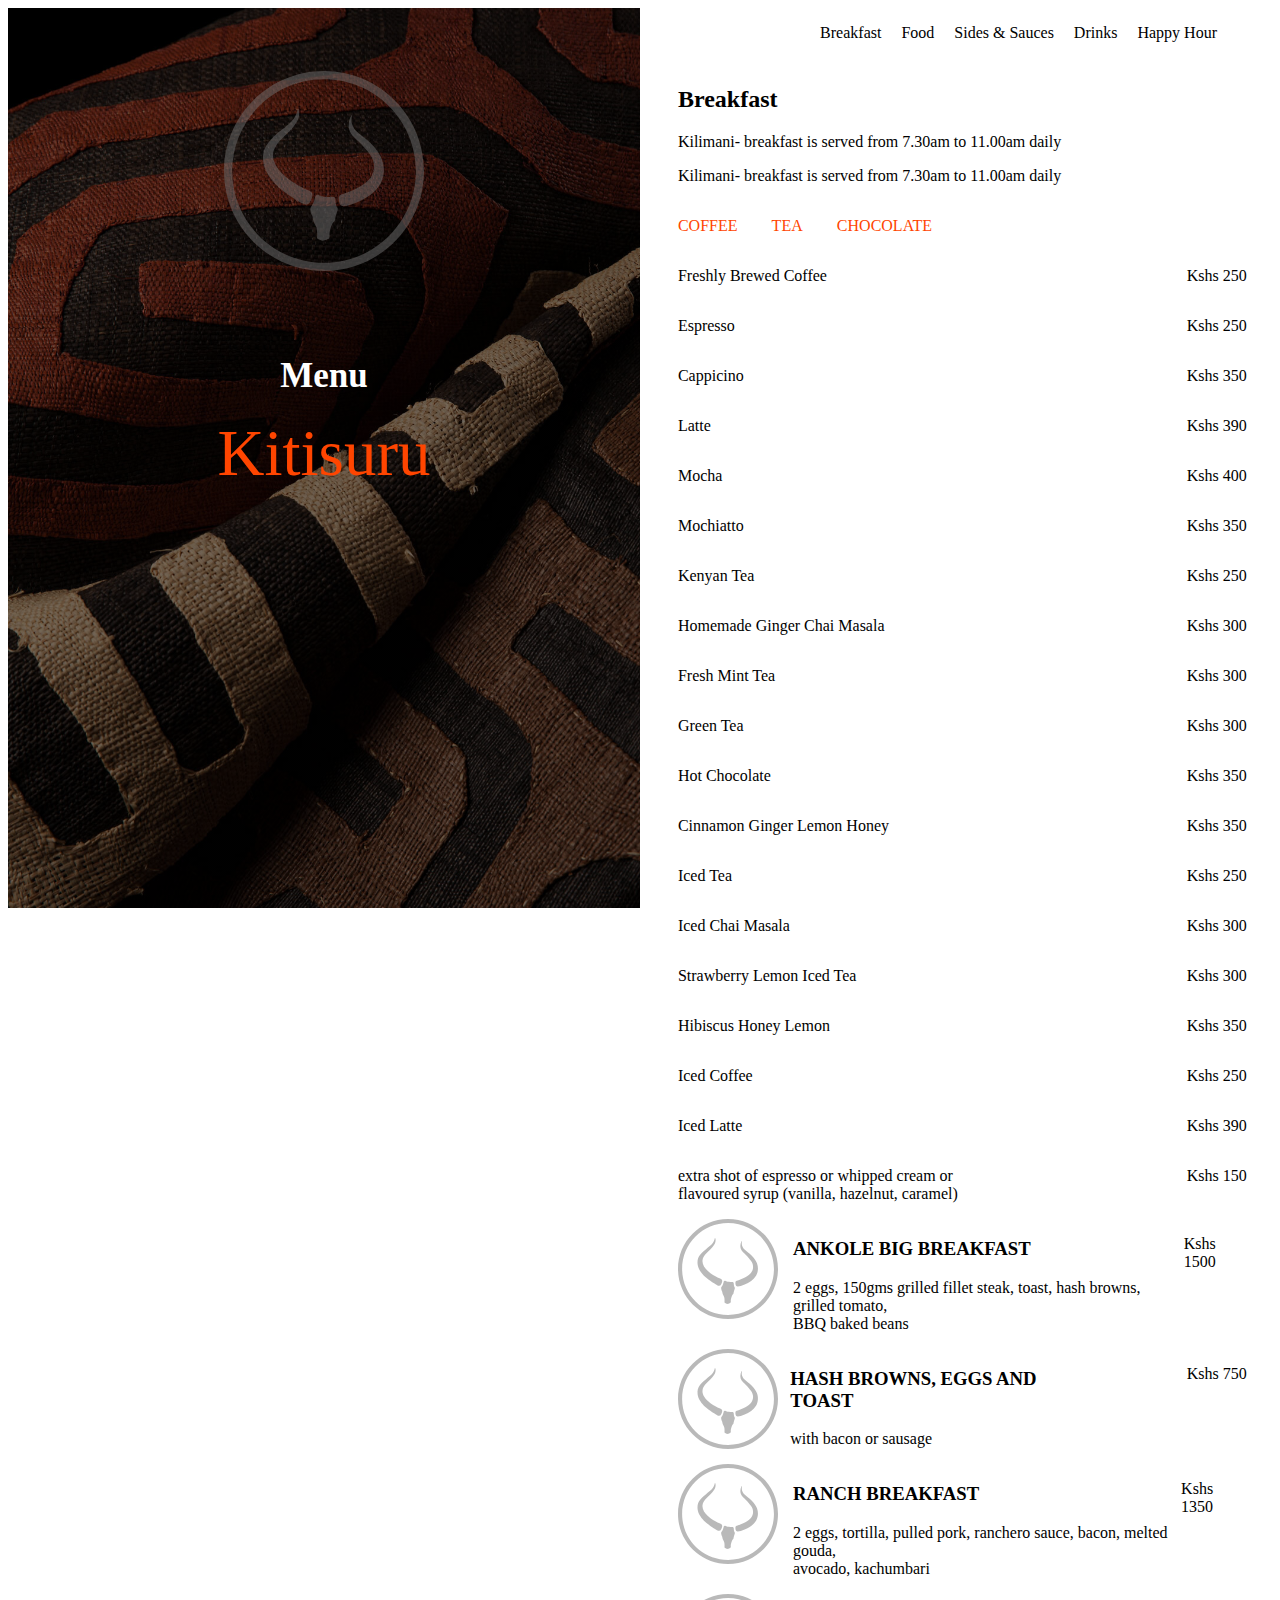
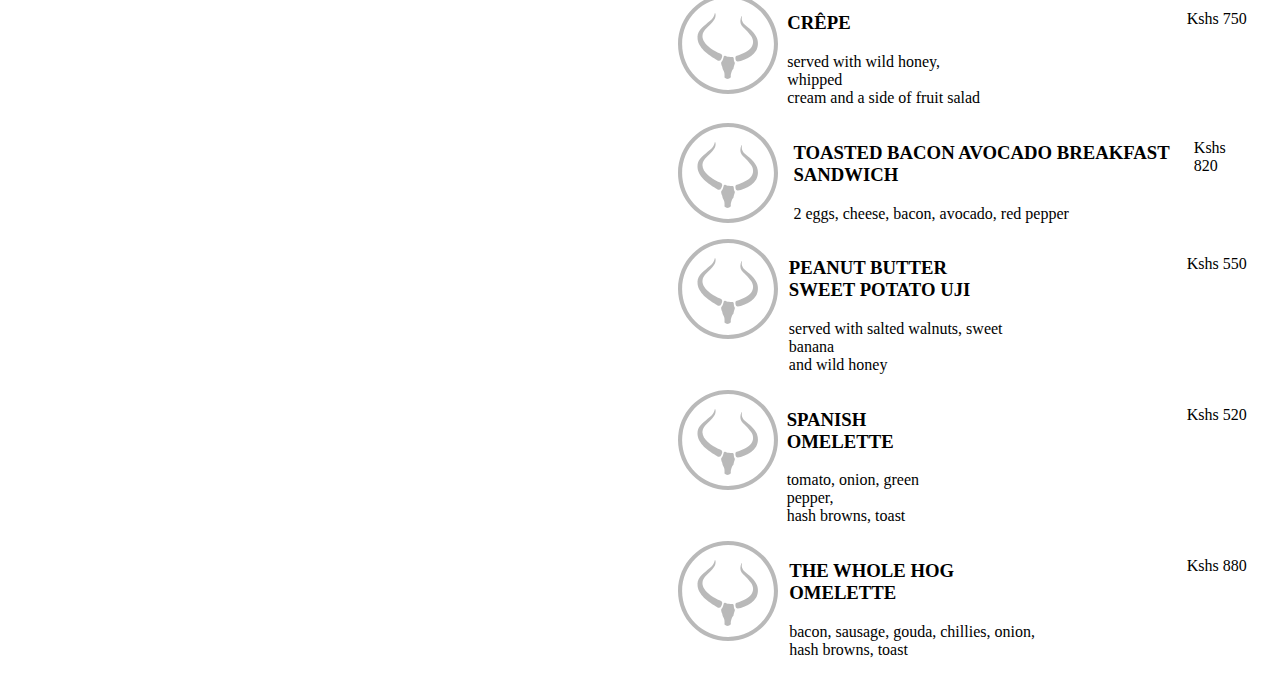
==== menu.html @ 25c4aa81 "creating homepage and menu" ====
<!DOCTYPE html>
<html lang="en">

<head>
    <meta charset="UTF-8">
    <meta name="viewport" content="width=device-width, initial-scale=1.0">
    <title>Menu</title>
    <link rel="stylesheet" href="menu.css">
    <link rel="stylesheet" href="https://cdnjs.cloudflare.com/ajax/libs/font-awesome/6.7.2/css/all.min.css">
</head>

<body>
    <div class="menu-details">
        <div class="menu-outline">
            <img src="Icons/logo ankole.svg" id="home-icon">

            <div class="titles">
                <h4>Menu</h4>
                <p>Kitisuru</p>
            </div>


        </div>
        <div class="menu-writtings">
            <div class="main-options">
                <p>Breakfast</p>
                <p>Food</hp>
                <p>Sides & Sauces</p>
                <p>Drinks</p>
                <p>Happy Hour</p>
            </div>
            <div class="breakfast">
                <h2>Breakfast</h2>
                <p>Kilimani- breakfast is served from 7.30am to 11.00am daily</p>
                <p>Kilimani- breakfast is served from 7.30am to 11.00am daily</p>
            </div>
            <div class="three-options">
                <p>COFFEE </p>
                <p>TEA </p>
                <p>CHOCOLATE</p>
            </div>


            <div class="details">
                <div class="prices">
                    <p>Freshly Brewed Coffee</p>
                    <p> Kshs 250</p>
                </div>
                <div class="prices">
                    <p>Espresso</p>
                    <p>Kshs 250</p>
                </div>
                <div class="prices">
                    <p>Cappicino</p>
                    <p>Kshs 350</p>
                </div>
                <div class="prices">
                    <p>Latte</p>
                    <p>Kshs 390</p>
                </div>
                <div class="prices">
                    <p>Mocha</p>
                    <p>Kshs 400</p>
                </div>
                <div class="prices">
                    <p>Mochiatto</p>
                    <p>Kshs 350</p>
                </div>
                <div class="prices">
                    <p>Kenyan Tea</p>
                    <p>Kshs 250</p>
                </div>
                <div class="prices">
                    <p>Homemade Ginger Chai Masala</p>
                    <p>Kshs 300</p>
                </div>
                <div class="prices">
                    <p>Fresh Mint Tea</p>
                    <p>Kshs 300</p>
                </div>
                <div class="prices">
                    <p> Green Tea</p>
                    <p>Kshs 300</p>
                </div>
                <div class="prices">
                    <p>Hot Chocolate </p>
                    <p>Kshs 350</p>
                </div>
                <div class="prices">
                    <p>Cinnamon Ginger Lemon Honey</p>
                    <p>Kshs 350</p>
                </div>
                <div class="prices">
                    <p>Iced Tea</p>
                    <p>Kshs 250</p>
                </div>
                <div class="prices">
                    <p>Iced Chai Masala</p>
                    <p>Kshs 300</p>
                </div>
                <div class="prices">
                    <p>Strawberry Lemon Iced Tea</p>
                    <p>Kshs 300</p>
                </div>
                <div class="prices">
                    <p> Hibiscus Honey Lemon</p>
                    <p>Kshs 350</p>
                </div>
                <div class="prices">
                    <p> Iced Coffee</p>
                    <p>Kshs 250</p>
                </div>
                <div class="prices">
                    <p> Iced Latte</p>
                    <p>Kshs 390</p>
                </div>
                <div class="prices">
                    <p>extra shot of espresso or
                        whipped cream or <br> flavoured syrup (vanilla, hazelnut, caramel) </p>
                    <p>Kshs 150</p>
                </div>
            </div>

            <div class="other-breakfast">
                <div class="other-details">
                    <img src="Icons/logo ankole.svg">
                    <div class="ankole-text">
                        <h3>ANKOLE BIG BREAKFAST </h3>
                        <p>2 eggs, 150gms grilled fillet steak, toast, hash browns, grilled tomato, <br> BBQ baked beans
                        </p>

                    </div>
                </div>
                <p>Kshs 1500</p>
            </div>

            <div class="other-breakfast">
                <div class="other-details">
                    <img src="Icons/logo ankole.svg">
                    <div class="ankole-text">
                        <h3>HASH BROWNS, EGGS AND TOAST</h3>
                        <p>with bacon or sausage
                        </p>

                    </div>
                </div>
                <p>Kshs 750</p>
            </div>

            <div class="other-breakfast">
                <div class="other-details">
                    <img src="Icons/logo ankole.svg">
                    <div class="ankole-text">
                        <h3>RANCH BREAKFAST </h3>
                        <p>2 eggs, tortilla, pulled pork, ranchero sauce, bacon, melted gouda,<br> avocado, kachumbari
                        </p>

                    </div>
                </div>
                <p>Kshs 1350</p>
            </div>

            <div class="other-breakfast">
                <div class="other-details">
                    <img src="Icons/logo ankole.svg">
                    <div class="ankole-text">
                        <h3>CRÊPE </h3>
                        <p>served with wild honey, whipped <br> cream and a side of fruit salad</p>

                    </div>
                </div>
                <p>Kshs 750</p>
            </div>

            <div class="other-breakfast">
                <div class="other-details">
                    <img src="Icons/logo ankole.svg">
                    <div class="ankole-text">
                        <h3>TOASTED BACON AVOCADO BREAKFAST SANDWICH </h3>
                        <p>2 eggs, cheese, bacon, avocado, red pepper</p>

                    </div>
                </div>
                <p>Kshs 820</p>
            </div>

            <div class="other-breakfast">
                <div class="other-details">
                    <img src="Icons/logo ankole.svg">
                    <div class="ankole-text">
                        <h3>PEANUT BUTTER<br>SWEET POTATO UJI </h3>
                        <p>served with salted walnuts, sweet banana<br>and wild honey</p>

                    </div>
                </div>
                <p>Kshs 550</p>
            </div>

            <div class="other-breakfast">
                <div class="other-details">
                    <img src="Icons/logo ankole.svg">
                    <div class="ankole-text">
                        <h3> SPANISH OMELETTE </h3>
                        <p>tomato, onion, green pepper,<br>
                            hash browns, toast</p>

                    </div>
                </div>
                <p>Kshs 520</p>
            </div>

            <div class="other-breakfast">
                <div class="other-details">
                    <img src="Icons/logo ankole.svg">
                    <div class="ankole-text">
                        <h3>THE WHOLE HOG OMELETTE </h3>
                        <p>bacon, sausage, gouda, chillies, onion,<br>hash browns, toast </p>

                    </div>
                </div>
                <p>Kshs 880</p>
            </div>



        </div>
    </div>
    




</body>

</html>
---- menu.css ----
.menu-details {
    display: flex;
    gap: 3%;
    overflow-y: hidden;
    
}

.menu-outline {
    img {
        margin-top: 10%;
        height: 200px ;
    }
    background-image: linear-gradient(rgba(0, 0, 0, 0.5), rgba(0, 0, 0, 0.5)), url(Images/menu\ outline.jpg);
    height: 100vh;
    width: 50%;
    color: white;
    background-size: cover;
    text-align: center;

    
}
.menu-writtings{
    width: 45%;
}

.titles {
    margin-top: 15%;
    
    h4{
        font-size: 35px;
    }
    p{
        font-size: 65px;
        color: orangered;
    }
    line-height: 12px;
   
}
.main-options {
    margin-bottom: 5%;
    display: flex;
    align-items: center;
    gap:20px;
    margin-left: 25%;
}
.breakfast{
    display: inline;
    margin-bottom: 50%;
}

.three-options{
    display: flex;
    color: orangered;
    gap: 6%;
}
.prices{
    display: flex;
    justify-content: space-between;
    /* margin-left: 20%; */
}


.other-breakfast{
display:flex;
justify-content: space-between;
width: 100%;

}

.other-details{
    display: flex;
    gap: 3%;
    img{
        height: 100px;
    }

}
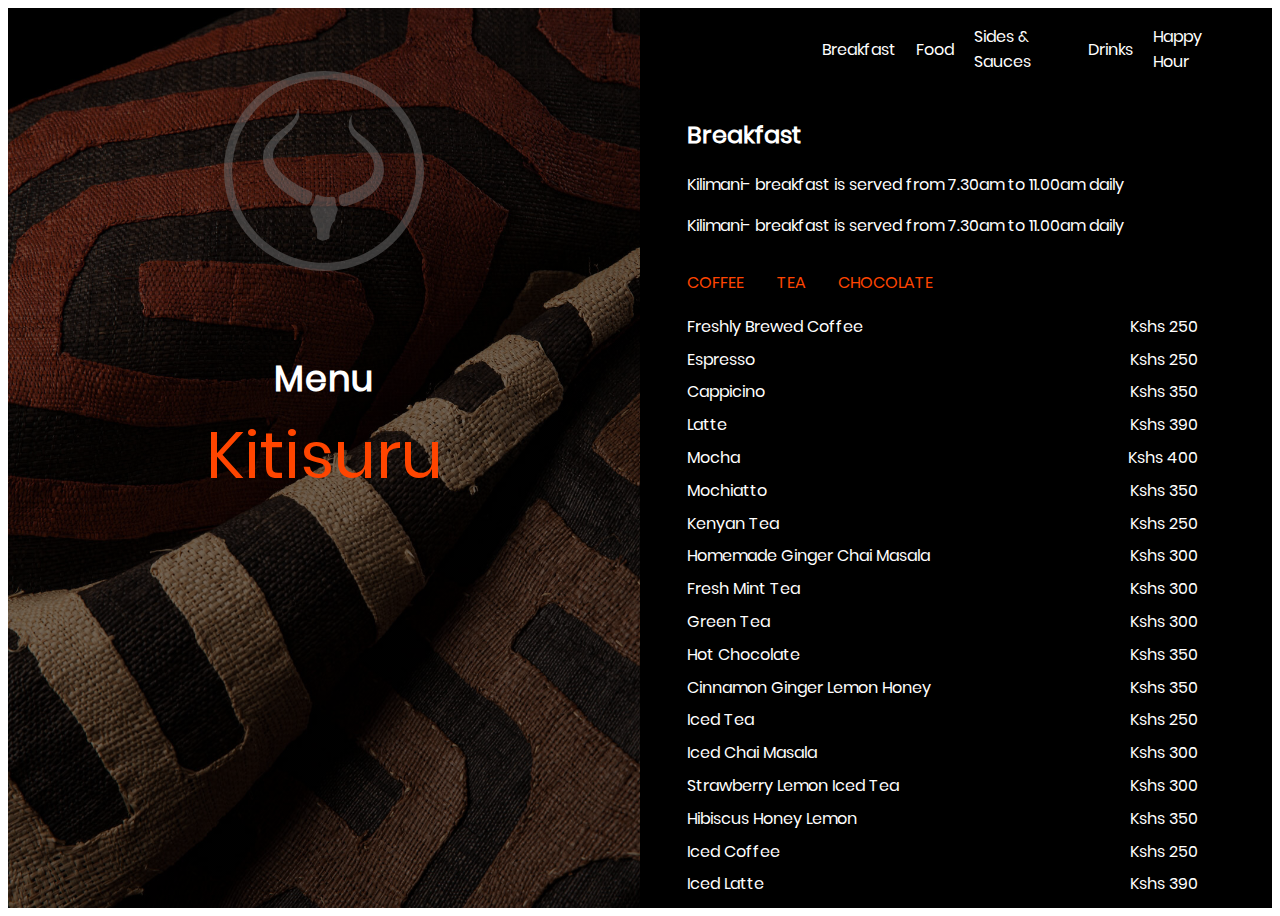
==== commit 16450893: "created events" ====
--- a/menu.html
+++ b/menu.html
@@ -18,214 +18,344 @@
                 <h4>Menu</h4>
                 <p>Kitisuru</p>
             </div>
-
-
         </div>
         <div class="menu-writtings">
-            <div class="main-options">
-                <p>Breakfast</p>
-                <p>Food</hp>
-                <p>Sides & Sauces</p>
-                <p>Drinks</p>
-                <p>Happy Hour</p>
-            </div>
-            <div class="breakfast">
-                <h2>Breakfast</h2>
-                <p>Kilimani- breakfast is served from 7.30am to 11.00am daily</p>
-                <p>Kilimani- breakfast is served from 7.30am to 11.00am daily</p>
-            </div>
-            <div class="three-options">
-                <p>COFFEE </p>
-                <p>TEA </p>
-                <p>CHOCOLATE</p>
-            </div>
-
-
-            <div class="details">
-                <div class="prices">
-                    <p>Freshly Brewed Coffee</p>
-                    <p> Kshs 250</p>
+            <div class="food-list">
+                <div class="main-options">
+                    <p>Breakfast</p>
+                    <p>Food</hp>
+                    <p>Sides & Sauces</p>
+                    <p>Drinks</p>
+                    <p>Happy Hour</p>
                 </div>
-                <div class="prices">
-                    <p>Espresso</p>
-                    <p>Kshs 250</p>
+                <div class="breakfast">
+                    <h2>Breakfast</h2>
+                    <p>Kilimani- breakfast is served from 7.30am to 11.00am daily</p>
+                    <p>Kilimani- breakfast is served from 7.30am to 11.00am daily</p>
                 </div>
-                <div class="prices">
-                    <p>Cappicino</p>
-                    <p>Kshs 350</p>
+                <div class="three-options">
+                    <p>COFFEE </p>
+                    <p>TEA </p>
+                    <p>CHOCOLATE</p>
                 </div>
-                <div class="prices">
-                    <p>Latte</p>
-                    <p>Kshs 390</p>
-                </div>
-                <div class="prices">
-                    <p>Mocha</p>
-                    <p>Kshs 400</p>
-                </div>
-                <div class="prices">
-                    <p>Mochiatto</p>
-                    <p>Kshs 350</p>
-                </div>
-                <div class="prices">
-                    <p>Kenyan Tea</p>
-                    <p>Kshs 250</p>
-                </div>
-                <div class="prices">
-                    <p>Homemade Ginger Chai Masala</p>
-                    <p>Kshs 300</p>
-                </div>
-                <div class="prices">
-                    <p>Fresh Mint Tea</p>
-                    <p>Kshs 300</p>
-                </div>
-                <div class="prices">
-                    <p> Green Tea</p>
-                    <p>Kshs 300</p>
-                </div>
-                <div class="prices">
-                    <p>Hot Chocolate </p>
-                    <p>Kshs 350</p>
-                </div>
-                <div class="prices">
-                    <p>Cinnamon Ginger Lemon Honey</p>
-                    <p>Kshs 350</p>
-                </div>
-                <div class="prices">
-                    <p>Iced Tea</p>
-                    <p>Kshs 250</p>
-                </div>
-                <div class="prices">
-                    <p>Iced Chai Masala</p>
-                    <p>Kshs 300</p>
-                </div>
-                <div class="prices">
-                    <p>Strawberry Lemon Iced Tea</p>
-                    <p>Kshs 300</p>
-                </div>
-                <div class="prices">
-                    <p> Hibiscus Honey Lemon</p>
-                    <p>Kshs 350</p>
-                </div>
-                <div class="prices">
-                    <p> Iced Coffee</p>
-                    <p>Kshs 250</p>
-                </div>
-                <div class="prices">
-                    <p> Iced Latte</p>
-                    <p>Kshs 390</p>
-                </div>
-                <div class="prices">
-                    <p>extra shot of espresso or
-                        whipped cream or <br> flavoured syrup (vanilla, hazelnut, caramel) </p>
-                    <p>Kshs 150</p>
+
+
+                <div class="details">
+                    <div class="prices">
+                        <p>Freshly Brewed Coffee</p>
+                        <p> Kshs 250</p>
+                    </div>
+                    <div class="prices">
+                        <p>Espresso</p>
+                        <p>Kshs 250</p>
+                    </div>
+                    <div class="prices">
+                        <p>Cappicino</p>
+                        <p>Kshs 350</p>
+                    </div>
+                    <div class="prices">
+                        <p>Latte</p>
+                        <p>Kshs 390</p>
+                    </div>
+                    <div class="prices">
+                        <p>Mocha</p>
+                        <p>Kshs 400</p>
+                    </div>
+                    <div class="prices">
+                        <p>Mochiatto</p>
+                        <p>Kshs 350</p>
+                    </div>
+                    <div class="prices">
+                        <p>Kenyan Tea</p>
+                        <p>Kshs 250</p>
+                    </div>
+                    <div class="prices">
+                        <p>Homemade Ginger Chai Masala</p>
+                        <p>Kshs 300</p>
+                    </div>
+                    <div class="prices">
+                        <p>Fresh Mint Tea</p>
+                        <p>Kshs 300</p>
+                    </div>
+                    <div class="prices">
+                        <p> Green Tea</p>
+                        <p>Kshs 300</p>
+                    </div>
+                    <div class="prices">
+                        <p>Hot Chocolate </p>
+                        <p>Kshs 350</p>
+                    </div>
+                    <div class="prices">
+                        <p>Cinnamon Ginger Lemon Honey</p>
+                        <p>Kshs 350</p>
+                    </div>
+                    <div class="prices">
+                        <p>Iced Tea</p>
+                        <p>Kshs 250</p>
+                    </div>
+                    <div class="prices">
+                        <p>Iced Chai Masala</p>
+                        <p>Kshs 300</p>
+                    </div>
+                    <div class="prices">
+                        <p>Strawberry Lemon Iced Tea</p>
+                        <p>Kshs 300</p>
+                    </div>
+                    <div class="prices">
+                        <p> Hibiscus Honey Lemon</p>
+                        <p>Kshs 350</p>
+                    </div>
+                    <div class="prices">
+                        <p> Iced Coffee</p>
+                        <p>Kshs 250</p>
+                    </div>
+                    <div class="prices">
+                        <p> Iced Latte</p>
+                        <p>Kshs 390</p>
+                    </div>
+                    <div class="prices">
+                        <p id="extra">extra shot of espresso or
+                            whipped cream or <br> flavoured syrup (vanilla, hazelnut, caramel) </p>
+                        <p>Kshs 150</p>
+                    </div>
+
+
+                    <div class="other-breakfast">
+                        <div class="other-details">
+                            <img src="Icons/logo ankole.svg">
+                            <div class="ankole-text">
+                                <h3>ANKOLE BIG BREAKFAST </h3>
+                                <p>2 eggs, 150gms grilled fillet steak, toast, hash browns, grilled tomato, <br> BBQ
+                                    bake beans </p>
+
+
+                            </div>
+                        </div>
+                        <p>Kshs 1500</p>
+                    </div>
+
+                    <div class="other-breakfast">
+                        <div class="other-details">
+                            <img src="Icons/logo ankole.svg">
+                            <div class="ankole-text">
+                                <h3>HASH BROWNS, EGGS AND TOAST</h3>
+                                <p>with bacon or sausage
+                                </p>
+
+                            </div>
+                        </div>
+                        <p>Kshs 750</p>
+                    </div>
+
+                    <div class="other-breakfast">
+                        <div class="other-details">
+                            <img src="Icons/logo ankole.svg">
+                            <div class="ankole-text">
+                                <h3>RANCH BREAKFAST </h3>
+                                <p>2 eggs, tortilla, pulled pork, ranchero sauce, bacon, melted gouda,<br> avocado,
+                                    kachumbari
+                                </p>
+
+                            </div>
+                        </div>
+                        <p>Kshs 1350</p>
+                    </div>
+
+                    <div class="other-breakfast">
+                        <div class="other-details">
+                            <img src="Icons/logo ankole.svg">
+                            <div class="ankole-text">
+                                <h3>CRÊPE </h3>
+                                <p>served with wild honey, whipped <br> cream and a side of fruit salad</p>
+
+                            </div>
+                        </div>
+                        <p>Kshs 750</p>
+                    </div>
+
+                    <div class="other-breakfast">
+                        <div class="other-details">
+                            <img src="Icons/logo ankole.svg">
+                            <div class="ankole-text">
+                                <h3>TOASTED BACON AVOCADO BREAKFAST SANDWICH </h3>
+                                <p>2 eggs, cheese, bacon, avocado, red pepper</p>
+
+                            </div>
+                        </div>
+                        <p>Kshs 820</p>
+                    </div>
+
+                    <div class="other-breakfast">
+                        <div class="other-details">
+                            <img src="Icons/logo ankole.svg">
+                            <div class="ankole-text">
+                                <h3>PEANUT BUTTER<br>SWEET POTATO UJI </h3>
+                                <p>served with salted walnuts, sweet banana<br>and wild honey</p>
+
+                            </div>
+                        </div>
+                        <p>Kshs 550</p>
+                    </div>
+
+                    <div class="other-breakfast">
+                        <div class="other-details">
+                            <img src="Icons/logo ankole.svg">
+                            <div class="ankole-text">
+                                <h3> SPANISH OMELETTE </h3>
+                                <p>tomato, onion, green pepper,<br>
+                                    hash browns, toast</p>
+
+                            </div>
+                        </div>
+                        <p>Kshs 520</p>
+                    </div>
+
+                    <div class="other-breakfast">
+                        <div class="other-details">
+                            <img src="Icons/logo ankole.svg">
+                            <div class="ankole-text">
+                                <h3>THE WHOLE HOG OMELETTE </h3>
+                                <p>bacon, sausage, gouda, chillies, onion,<br>hash browns, toast </p>
+
+                            </div>
+                        </div>
+                        <p>Kshs 880</p>
+                    </div>
+
+
+
+
+
+                    <h2>Food</h2>
+                    <p id="salads">SALADS</p>
+                    <div class="Foods">
+
+                        <div class="other-breakfast">
+                            <div class="other-details">
+                                <img src="Icons/logo ankole.svg">
+                                <div class="ankole-text">
+                                    <h3>
+                                        THAI BEEF SALAD</h3>
+                                    <p>grilled beef strips, cucumber, cherry tomato, scallions mint,<br>
+                                        dhania, crushed peanuts
+                                    </p>
+
+                                </div>
+                            </div>
+                            <p>Kshs 2200</p>
+                        </div>
+
+                         <div class="other-breakfast">
+                            <div class="other-details">
+                                <img src="Icons/logo ankole.svg">
+                                <div class="ankole-text">
+                                    <h3>KEEN-WA SALAD</h3>
+                                    <p>quinoa, feta, red pepper, Kalamata olives, red onions, cucumber, basil,<br> mint,
+                                        chick peas, parsley
+                                    </p>
+
+                                </div>
+                            </div>
+                            <p>Kshs 1500</p>
+                        </div>
+
+                        <div class="other-breakfast">
+                            <div class="other-details">
+                                <img src="Icons/logo ankole.svg">
+                                <div class="ankole-text">
+                                    <h3>
+                                        CHICKEN BACON CAESAR SALAD</h3>
+                                    <p>chicken, bacon, parmesan, romaine, croutons, garlic<br>
+                                        caesar dressing
+                                    </p>
+
+                                </div>
+                            </div>
+                            <p>Kshs 2200</p>
+                        </div>
+
+                        <div class="other-breakfast">
+                            <div class="other-details">
+                                <img src="Icons/logo ankole.svg">
+                                <div class="ankole-text">
+                                    <h3>GREEK SALAD</h3>
+                                    <p>vine tomatoes, cucumber, red onion, Kalamata olives, feta cheese, olive <br>oil,
+                                        lemon</p>
+
+                                </div>
+                            </div>
+                            <p>Kshs 1500</p>
+                        </div>
+
+                        <div class="other-breakfast">
+                            <div class="other-details">
+                                <img src="Icons/logo ankole.svg">
+                                <div class="ankole-text">
+                                    <h3>
+                                        COBB SALAD</h3>
+                                    <p>chicken, bacon, gouda, egg, avocado, cherry tomato</p>
+
+                                </div>
+                            </div>
+                            <p>Kshs 1700</p>
+                        </div>
+
+                        <div class="other-breakfast">
+                            <div class="other-details">
+                                <img src="Icons/logo ankole.svg">
+                                <div class="ankole-text">
+                                    <h3>GRILLED SALMON SALAD</h3>
+                                    <p>salmon, red pepper, cucumber, chick peas, avocado, egg, red onion,<br> basil, parsley, dhania
+                                    </p>
+
+                                </div>
+                            </div>
+                            <p>Kshs 2900</p>
+                        </div>
+
+                        
+                        
+
+                        <h2>Drinks</h2>
+                        <p>FRESH JUICES</p>
+                        <div class="prices">
+                            <p>MANGO</p>
+                            <p> Kshs 700</p>
+                        </div>
+                        <div class="prices">
+                            <p>PINEAPPLE</p>
+                            <p>Kshs 700</p>
+                        </div>
+                        <div class="prices">
+                            <p>TREE TOMATO</p>
+                            <p>Kshs 700</p>
+                        </div>
+                        <div class="prices">
+                            <p>PASSION</p>
+                            <p>Kshs 700</p>
+                        </div>
+                        <div class="prices">
+                            <p>SUGARCANE</p>
+                            <p>Kshs 700</p>
+                        </div>
+                        <div class="prices">
+                            <p>ORANGE</p>
+                            <p>Kshs 900</p>
+                        </div>
+                        <div class="prices">
+                            <p>FRUIT COCKTAIL</p>
+                            <p>Kshs 700</p>
+                        </div>
+                    </div>
+
                 </div>
             </div>
-
-            <div class="other-breakfast">
-                <div class="other-details">
-                    <img src="Icons/logo ankole.svg">
-                    <div class="ankole-text">
-                        <h3>ANKOLE BIG BREAKFAST </h3>
-                        <p>2 eggs, 150gms grilled fillet steak, toast, hash browns, grilled tomato, <br> BBQ baked beans
-                        </p>
-
-                    </div>
-                </div>
-                <p>Kshs 1500</p>
-            </div>
-
-            <div class="other-breakfast">
-                <div class="other-details">
-                    <img src="Icons/logo ankole.svg">
-                    <div class="ankole-text">
-                        <h3>HASH BROWNS, EGGS AND TOAST</h3>
-                        <p>with bacon or sausage
-                        </p>
-
-                    </div>
-                </div>
-                <p>Kshs 750</p>
-            </div>
-
-            <div class="other-breakfast">
-                <div class="other-details">
-                    <img src="Icons/logo ankole.svg">
-                    <div class="ankole-text">
-                        <h3>RANCH BREAKFAST </h3>
-                        <p>2 eggs, tortilla, pulled pork, ranchero sauce, bacon, melted gouda,<br> avocado, kachumbari
-                        </p>
-
-                    </div>
-                </div>
-                <p>Kshs 1350</p>
-            </div>
-
-            <div class="other-breakfast">
-                <div class="other-details">
-                    <img src="Icons/logo ankole.svg">
-                    <div class="ankole-text">
-                        <h3>CRÊPE </h3>
-                        <p>served with wild honey, whipped <br> cream and a side of fruit salad</p>
-
-                    </div>
-                </div>
-                <p>Kshs 750</p>
-            </div>
-
-            <div class="other-breakfast">
-                <div class="other-details">
-                    <img src="Icons/logo ankole.svg">
-                    <div class="ankole-text">
-                        <h3>TOASTED BACON AVOCADO BREAKFAST SANDWICH </h3>
-                        <p>2 eggs, cheese, bacon, avocado, red pepper</p>
-
-                    </div>
-                </div>
-                <p>Kshs 820</p>
-            </div>
-
-            <div class="other-breakfast">
-                <div class="other-details">
-                    <img src="Icons/logo ankole.svg">
-                    <div class="ankole-text">
-                        <h3>PEANUT BUTTER<br>SWEET POTATO UJI </h3>
-                        <p>served with salted walnuts, sweet banana<br>and wild honey</p>
-
-                    </div>
-                </div>
-                <p>Kshs 550</p>
-            </div>
-
-            <div class="other-breakfast">
-                <div class="other-details">
-                    <img src="Icons/logo ankole.svg">
-                    <div class="ankole-text">
-                        <h3> SPANISH OMELETTE </h3>
-                        <p>tomato, onion, green pepper,<br>
-                            hash browns, toast</p>
-
-                    </div>
-                </div>
-                <p>Kshs 520</p>
-            </div>
-
-            <div class="other-breakfast">
-                <div class="other-details">
-                    <img src="Icons/logo ankole.svg">
-                    <div class="ankole-text">
-                        <h3>THE WHOLE HOG OMELETTE </h3>
-                        <p>bacon, sausage, gouda, chillies, onion,<br>hash browns, toast </p>
-
-                    </div>
-                </div>
-                <p>Kshs 880</p>
-            </div>
-
-
-
         </div>
     </div>
-    
+
+
+
+
 
 
 
--- a/menu.css
+++ b/menu.css
@@ -1,8 +1,15 @@
+@font-face{
+    font-family: poppins;
+    src:url(poppins/Poppins-Regular.ttf)
+}
+
+body{
+    font-family: poppins;
+}
 .menu-details {
     display: flex;
-    gap: 3%;
     overflow-y: hidden;
-    
+    height: 100vh;
 }
 
 .menu-outline {
@@ -19,8 +26,19 @@
 
     
 }
+.food-list{
+    width: 85%;
+    margin: auto;
+}
+.foods{
+    margin-left: 50%;
+}
 .menu-writtings{
-    width: 45%;
+    width: 50%;
+ background-color: black;
+    color: white;
+    overflow-y: scroll;
+    align-items: center;
 }
 
 .titles {
@@ -56,22 +74,43 @@
 .prices{
     display: flex;
     justify-content: space-between;
+    line-height: 0.05;
+    #extra{
+        line-height:1.2 ;
+    }
+}
     /* margin-left: 20%; */
-}
+
+
 
 
 .other-breakfast{
 display:flex;
 justify-content: space-between;
 width: 100%;
+/* line-height: 3; */
 
 }
 
 .other-details{
     display: flex;
-    gap: 3%;
+    gap: 2%;
     img{
-        height: 100px;
+        height: 80px;
+        width:100px ;
     }
+    width: 80%;
+    align-items: center;
 
+}
+.details{
+    width:95%;
+    
+}
+   .ankole-text{
+    /* line-height: 1; */
+   }
+
+   #salads{
+    color:orangered;
 }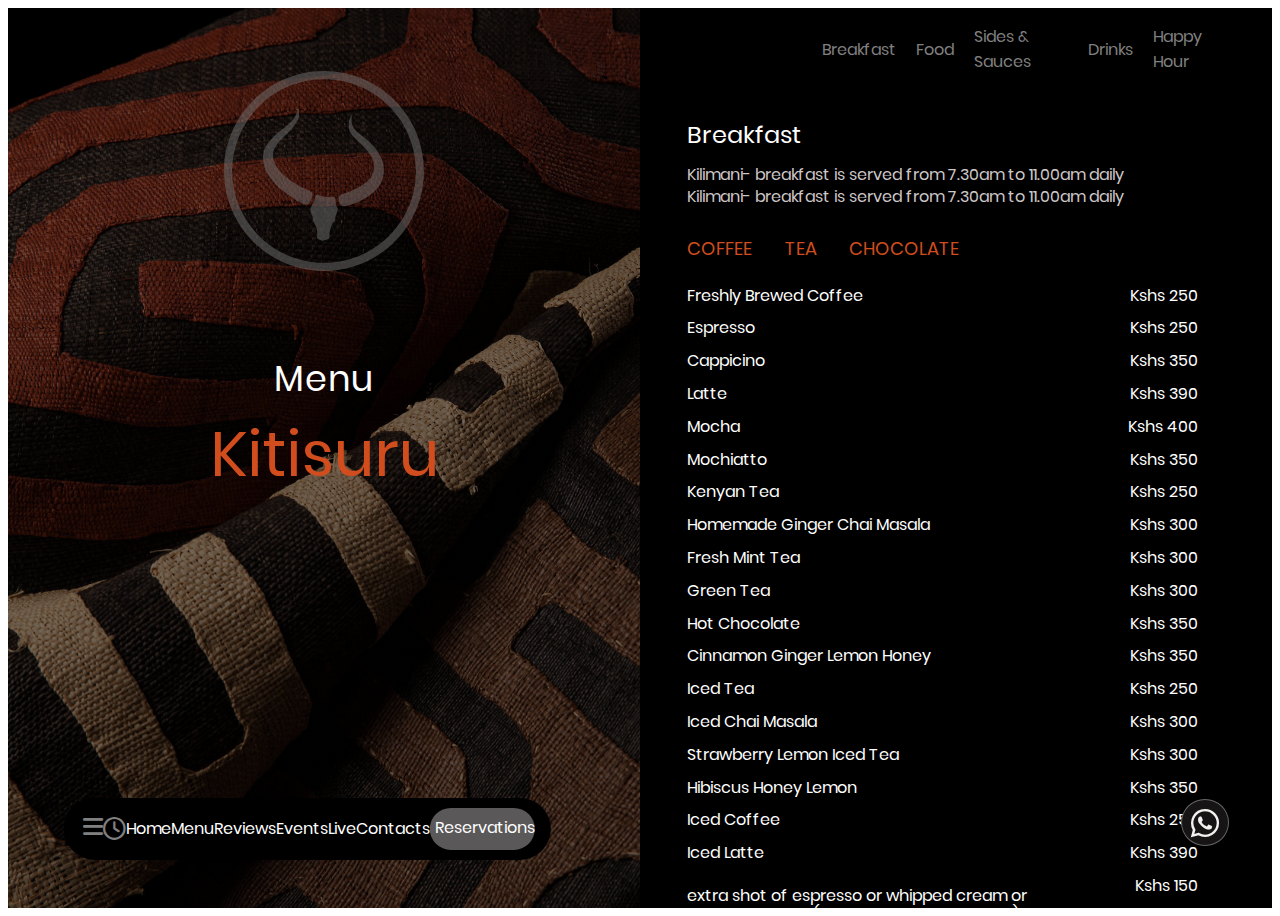
==== commit fb80cd4c: "updated the website" ====
--- a/menu.html
+++ b/menu.html
@@ -10,6 +10,13 @@
 </head>
 
 <body>
+
+    <div class="contact-options">
+        <a
+            href="https://api.whatsapp.com/send?phone=703212121&text=Welcome%20to%20Ankole%20Grill.%20How%20may%20we%20be%20of%20assistance"><i
+                class="fa-brands fa-whatsapp" id="whatsapp"></i> </a>
+    </div>
+
     <div class="menu-details">
         <div class="menu-outline">
             <img src="Icons/logo ankole.svg" id="home-icon">
@@ -18,6 +25,7 @@
                 <h4>Menu</h4>
                 <p>Kitisuru</p>
             </div>
+            
         </div>
         <div class="menu-writtings">
             <div class="food-list">
@@ -125,7 +133,7 @@
                             <img src="Icons/logo ankole.svg">
                             <div class="ankole-text">
                                 <h3>ANKOLE BIG BREAKFAST </h3>
-                                <p>2 eggs, 150gms grilled fillet steak, toast, hash browns, grilled tomato, <br> BBQ
+                                <p>2 eggs, 150gms grilled fillet steak, toast, hash browns, grilled tomato, z BBQ
                                     bake beans </p>
 
 
@@ -152,7 +160,7 @@
                             <img src="Icons/logo ankole.svg">
                             <div class="ankole-text">
                                 <h3>RANCH BREAKFAST </h3>
-                                <p>2 eggs, tortilla, pulled pork, ranchero sauce, bacon, melted gouda,<br> avocado,
+                                <p>2 eggs, tortilla, pulled pork, ranchero sauce, bacon, melted gouda, avocado,
                                     kachumbari
                                 </p>
 
@@ -245,7 +253,7 @@
                             <p>Kshs 2200</p>
                         </div>
 
-                         <div class="other-breakfast">
+                        <div class="other-breakfast">
                             <div class="other-details">
                                 <img src="Icons/logo ankole.svg">
                                 <div class="ankole-text">
@@ -305,7 +313,8 @@
                                 <img src="Icons/logo ankole.svg">
                                 <div class="ankole-text">
                                     <h3>GRILLED SALMON SALAD</h3>
-                                    <p>salmon, red pepper, cucumber, chick peas, avocado, egg, red onion,<br> basil, parsley, dhania
+                                    <p>salmon, red pepper, cucumber, chick peas, avocado, egg, red onion,<br> basil,
+                                        parsley, dhania
                                     </p>
 
                                 </div>
@@ -313,8 +322,8 @@
                             <p>Kshs 2900</p>
                         </div>
 
-                        
-                        
+
+
 
                         <h2>Drinks</h2>
                         <p>FRESH JUICES</p>
@@ -351,6 +360,45 @@
                 </div>
             </div>
         </div>
+
+        <nav>
+            <div class="navigation-bar">
+                <i class="fa-solid fa-bars" id="bars"></i>
+                <div class="navigation-details">
+                    <a href="index.html">Home</a>
+                    <hr>
+                    <a href="location.html">Menu</a>
+                    <hr>
+                    <a href="review.html">Reviews</a>
+                    <hr>
+                    <a href="event.html">Events</a>
+                    <hr>
+                    <a href="live.html">Live</a>
+                    <hr>
+                    <a href="contact.html">Contacts</a>
+                    <hr>
+                </div>
+            </div>
+            <div class="opening-hours">
+                <i class="fa-regular fa-clock" id="clock"></i>
+                <div class="opening-hours-detail">
+                    <h3>Opening Hours</h3>
+                    <h4>Kirisuru</h4>
+                    <p>Mon - Sun<br>
+                        9:00am-11:00pm</p>
+                    <h4>Kilimani</h4>
+                    <p>Mon-Sun<br>
+                        7:00am-11:00pm</p>
+                </div>
+            </div>
+            <a href="index.html" class="discover">Home</a>
+            <a href="location.html" class="discover">Menu</a>
+            <a href="review.html" class="discover">Reviews</a>
+            <a href="event.html" class="discover">Events</a>
+            <a href="live.html" class="discover">Live</a>
+            <a href="contact.html" class="discover">Contacts</a>
+            <a id="reservation-button" href="reservation.html">Reservations</a>
+        </nav>
     </div>
 
 
--- a/menu.css
+++ b/menu.css
@@ -1,11 +1,55 @@
-@font-face{
+@font-face {
     font-family: poppins;
-    src:url(poppins/Poppins-Regular.ttf)
-}
-
-body{
+    src: url(poppins/Poppins-Regular.ttf)
+  }
+  
+  body {
     font-family: poppins;
-}
+  }
+  
+  @keyframes fading {
+  
+    0%,
+    100% {
+      opacity: 0;
+    }
+  
+    20%,
+    40% {
+      opacity: 1;
+    }
+  
+    60%,
+    100% {
+      opacity: 0;
+    }
+  }
+  
+  .contact-options {
+    display: flex;
+    border-color: white;
+    font-size: 15px;
+  }
+  
+  #whatsapp {
+    right: 4%;
+    border-radius: 50%;
+    background-color: rgb(22, 20, 20);
+    color: rgb(245, 241, 241);
+    position: fixed;
+    z-index: 5;
+    border: 1px solid rgb(104, 102, 102);
+    font-size: xx-large;
+    bottom: 6%;
+    padding: 0.5% 0.7%;
+  
+    a {
+      text-decoration: none;
+      color: white;
+  
+    }
+  }
+
 .menu-details {
     display: flex;
     overflow-y: hidden;
@@ -46,10 +90,12 @@
     
     h4{
         font-size: 35px;
+        font-weight: lighter;
     }
     p{
-        font-size: 65px;
-        color: orangered;
+        font-size: 63px;
+        color: rgb(209, 77, 29);
+        font-weight: lighter;
     }
     line-height: 12px;
    
@@ -60,16 +106,30 @@
     align-items: center;
     gap:20px;
     margin-left: 25%;
+    p{
+        color: gray;
+    }
 }
 .breakfast{
     display: inline;
     margin-bottom: 50%;
+    color: rgb(206, 200, 200);
+    p{
+        line-height: 0.4;
+    }
+    
+}
+
+.breakfast h2{
+    color: white;
+    font-weight: lighter;
 }
 
 .three-options{
     display: flex;
-    color: orangered;
+    color: rgb(209, 77, 29);
     gap: 6%;
+    font-size: 18px;
 }
 .prices{
     display: flex;
@@ -79,7 +139,7 @@
         line-height:1.2 ;
     }
 }
-    /* margin-left: 20%; */
+
 
 
 
@@ -87,14 +147,15 @@
 .other-breakfast{
 display:flex;
 justify-content: space-between;
-width: 100%;
-/* line-height: 3; */
+width: 110%;
+font-size: 12px;
 
 }
 
 .other-details{
     display: flex;
     gap: 2%;
+    margin-right: -15%;
     img{
         height: 80px;
         width:100px ;
@@ -107,10 +168,231 @@
     width:95%;
     
 }
-   .ankole-text{
-    /* line-height: 1; */
+   .ankole-text h3{
+    font-weight: lighter;
+    font-size: 17px;
+    
    }
+   .ankole-text p{
+    color:rgb(177, 175, 175);
+    font-size: 15px;
+   }
+    
+   
 
    #salads{
     color:orangered;
+}
+
+nav {
+    position: fixed;
+    display: flex;
+    background-color: black;
+    align-items: center;
+    z-index: 7;
+    bottom: 1%;
+    left: 24%;
+    width: 35%;
+    padding: 0.8% 1.5%;
+    border-radius: 3rem;
+    font-size: medium;
+    justify-content: space-between;
+    transform: translate(-50%, -50%);
+    cursor: pointer;
+
+  
+  
+    a {
+      text-decoration: none;
+      color: white;
+    }
+  
+    i {
+      color: gray;
+      font-size: 23px;
+    }
+  
+    a:hover {
+      color: gray;
+    }
+  }
+  
+  .navigation-bar {
+    position: relative;
+    display: inline-block;
+  }
+  
+  .navigation-details {
+    background-color: black;
+    position: absolute;
+    padding: 100% 150%;
+    margin-left: -100%;
+    top: -35vh;
+    width: 20vh;
+    border-radius: 1rem;
+    display: none;
+    z-index: 20;
+  
+  }
+  
+  .navigation-bar:hover .navigation-details {
+    display: block;
+  }
+  
+  .opening-hours {
+    position: relative;
+    display: inline-block;
+    line-height: 1.2;
+  
+    i {
+      font-size: 23px;
+    }
+  
+    h3 {
+      margin-bottom: 6%;
+    }
+  
+    h4 {
+      margin-bottom: -3%;
+      font-weight: bolder;
+    }
+  
+  }
+  
+  .opening-hours-detail {
+    background-color: white;
+    position: absolute;
+    padding: 100% 150%;
+    border-radius: 1rem;
+    margin-left: -100%;
+    color: black;
+    top: -34vh;
+    width: 20vh;
+    display: none;
+  
+  }
+  
+  .opening-hours:hover .opening-hours-detail {
+    color: black;
+    display: block;
+  }
+  
+  
+  #reservation-button {
+    padding-left: 1%;
+    height: 35px;
+    width: 110px;
+    background-color: rgb(90, 88, 88);
+    border-radius: 50px;
+    border: none;
+    font-size: 16px;
+    color: white;
+    padding-top: 1.5%;
+  }
+  
+  #reservation-button:hover {
+    background-color: white;
+    color: black;
+  }
+
+
+@media only screen and (max-width: 430px){
+  .menu-details {
+    flex-direction: column;
+    /* overflow-y: hidden; */
+    height: 100vh;
+}
+
+.menu-outline {
+  img {
+      margin-top: 10%;
+      height: 200px ;
+  }
+  background-image: linear-gradient(rgba(0, 0, 0, 0.5), rgba(0, 0, 0, 0.5)), url(Images/menu\ outline.jpg);
+  height: 100vh;
+  width: 100%;
+  color: white;
+  background-size: cover;
+  text-align: center;
+
+  
+}
+
+.menu-writtings{
+  width: 100%;
+background-color: black;
+  color: white;
+  overflow-y: scroll;
+  align-items: center;
+}
+
+.main-options {
+  margin-bottom: 5%;
+  display: flex;
+  /* align-items: center; */
+  justify-content: space-between;
+  margin-left: -4%;
+  font-size: 12px;
+  width:110%;
+  p{
+      color: gray;
+      font-size: 13px;
+  }
+}
+.breakfast{
+  display: inline;
+  margin-bottom: 50%;
+  font-size: 15px;
+  color: rgb(206, 200, 200);
+  p{
+      line-height: 1.2;
+  }
+  
+}
+
+.ankole-text h3{
+  font-weight: lighter;
+  font-size: 15px;
+  
+ }
+.prices{
+  display: flex;
+  justify-content: space-between;
+  line-height: 0.05;
+  font-size: 12px;
+  width: 110%;
+  /* margin-top: 10%; */
+  #extra{
+      line-height:1.2 ;
+  }
+}
+
+#whatsapp {
+  right: 4%;
+  border-radius: 50%;
+  background-color: rgb(22, 20, 20);
+  color: rgb(245, 241, 241);
+  position: fixed;
+  z-index: 5;
+  border: 1px solid rgb(104, 102, 102);
+  font-size: 20px;
+  bottom: 8%;
+  padding: 0.5% 0.7%;
+}
+
+.food-list{
+  width: 85%;
+  margin: auto;
+  margin-bottom: 17%;
+}
+
+.ankole-text h3{
+  font-weight: lighter;
+  font-size: 15px;
+  
+ }
+ .ankole-text p{
+  color:rgb(177, 175, 175);
+  font-size: 12px;
+ }
 }